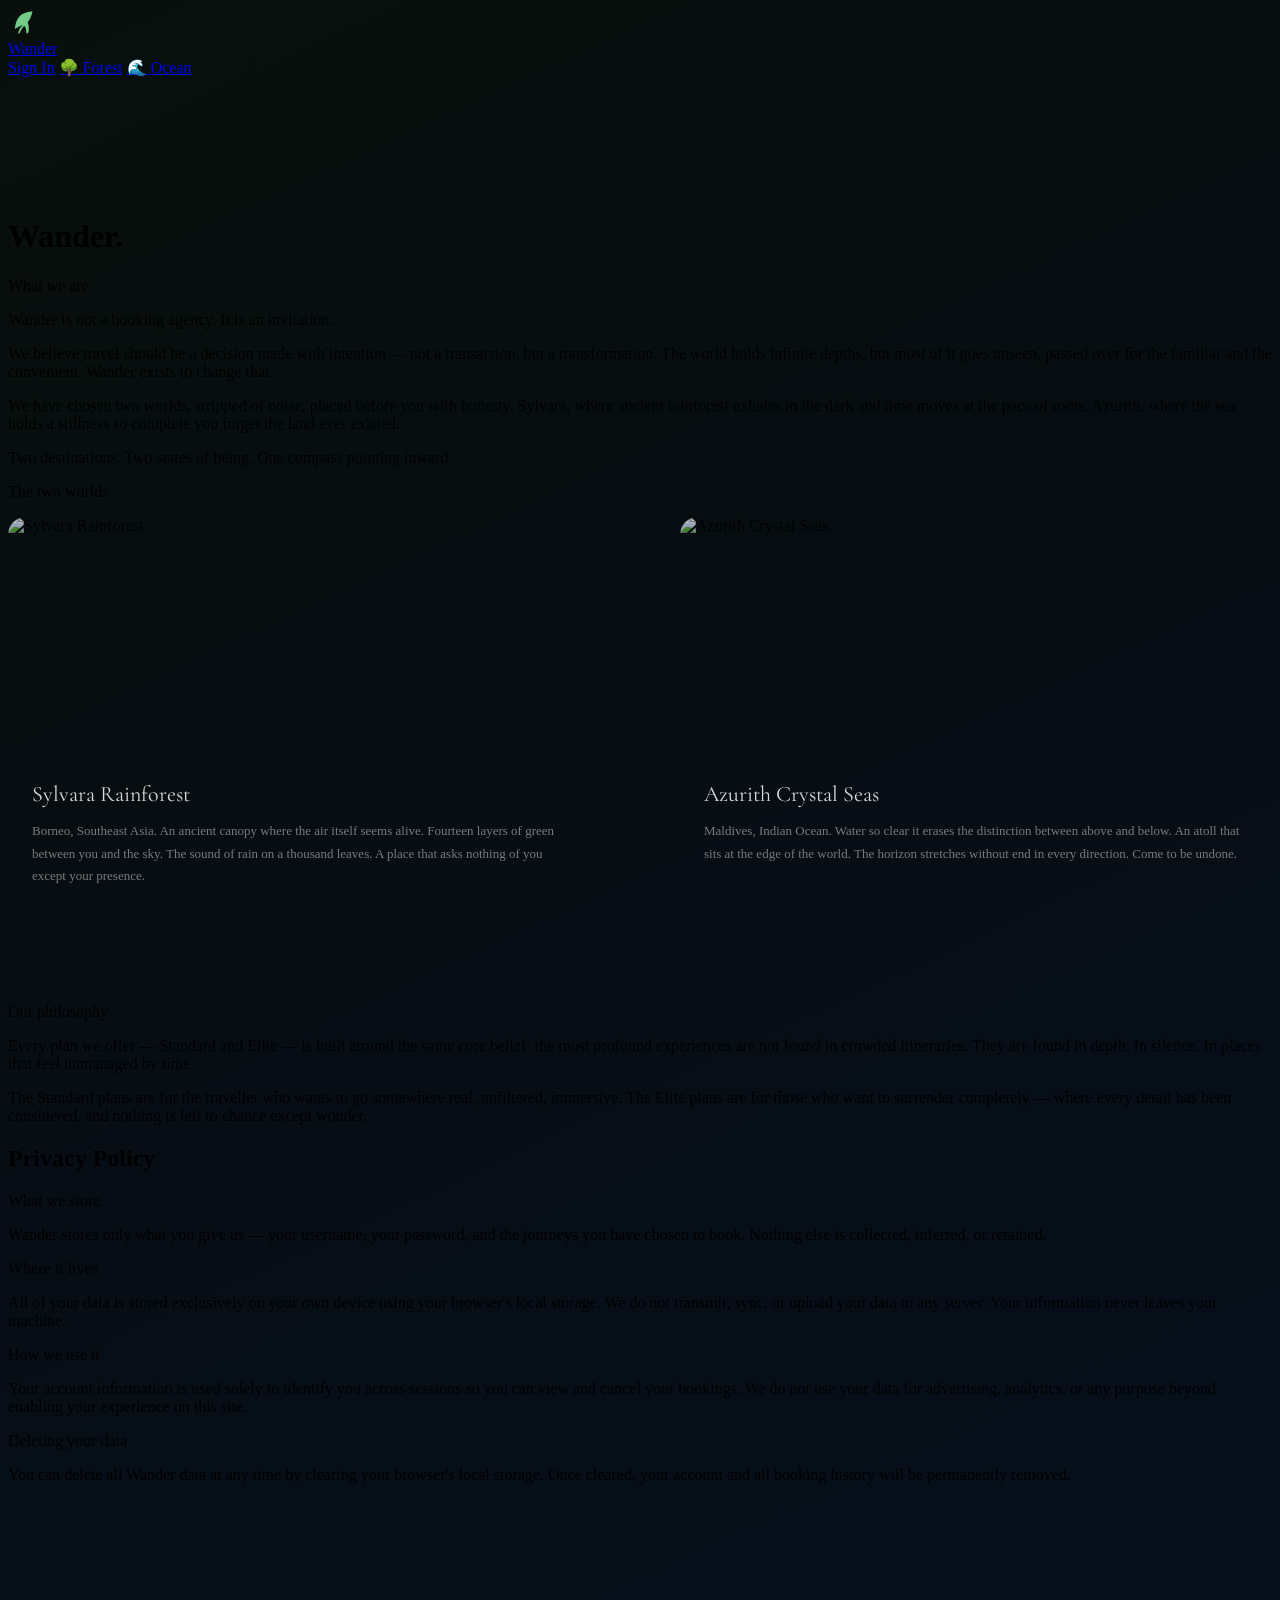
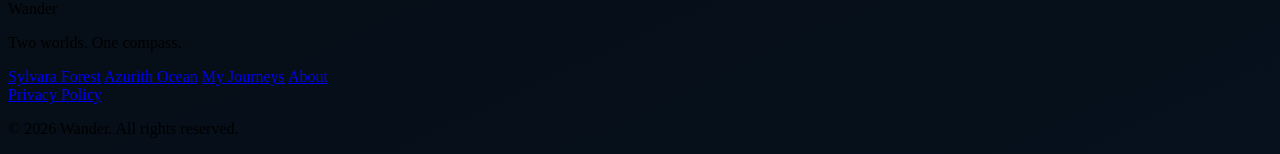
==== about.html @ bcd724b8 "each one has its own work. and label via its component" ====
<!DOCTYPE html>
<html lang="en">
<head>
  <meta charset="UTF-8">
  <meta name="viewport" content="width=device-width, initial-scale=1.0">
  <title>Wander — About</title>
  <link rel="preconnect" href="https://fonts.googleapis.com">
  <link rel="preconnect" href="https://fonts.gstatic.com" crossorigin>
  <link href="https://fonts.googleapis.com/css2?family=Cormorant+Garamond:ital,wght@0,300;0,400;0,600;1,300;1,400&family=Jost:wght@200;300;400;500&display=swap" rel="stylesheet">
  <link href="https://cdn.jsdelivr.net/npm/daisyui@4/dist/full.min.css" rel="stylesheet"/>
  <script>tailwind.config = { theme: { extend: {} } }</script>
  <script src="https://cdn.tailwindcss.com"></script>
  <link rel="stylesheet" href="css/style.css">

  <style>
    body {
      background: linear-gradient(155deg, #080f0b 0%, #060d14 50%, #06111d 100%);
      min-height: 100vh;
    }

    .about-split {
      display: grid;
      grid-template-columns: 1fr 1fr;
      gap: 80px;
      align-items: start;
      margin-bottom: 80px;
    }

    .world-card {
      border-radius: 18px;
      overflow: hidden;
      position: relative;
    }

    .world-card-img {
      width: 100%;
      height: 220px;
      object-fit: cover;
      display: block;
      filter: brightness(0.75);
      transition: filter 0.5s ease, transform 0.5s ease;
    }

    .world-card:hover .world-card-img {
      filter: brightness(0.9);
      transform: scale(1.03);
    }

    .world-card-body {
      padding: 22px 24px;
    }

    .world-card-name {
      font-family: 'Cormorant Garamond', serif;
      font-size: 22px;
      font-weight: 400;
      color: rgba(255,255,255,0.85);
      margin-bottom: 8px;
    }

    .world-card-desc {
      font-size: 13px;
      font-weight: 300;
      line-height: 1.75;
      color: rgba(255,255,255,0.45);
    }

    @media (max-width: 640px) {
      .about-split { grid-template-columns: 1fr; gap: 24px; }
    }
  </style>
</head>
<body>

  <!-- Leaf Cursor -->
  <div id="leaf-cursor">
    <svg viewBox="0 0 24 24" xmlns="http://www.w3.org/2000/svg" width="28" height="28">
      <path d="M21 3C21 3 14 3 10 7C6 11 6 18 6 18C6 18 9.5 15.5 12.5 14.5C9.5 17.5 8.5 22 8.5 22L10.2 21.2C10.2 21.2 11.2 18 14 15.2C15.1 16.4 15.8 18.2 15.8 22L17.6 21.1C17.6 21.1 18.6 16.2 16.8 12.3C19.8 9.2 21 3 21 3Z" fill="#72cc87"/>
    </svg>
  </div>

  <!-- Navbar -->
  <nav class="nav-container scrolled">
    <a href="index.html" class="wander-logo">Wander</a>
    <div class="nav-links">
      <a href="bookings.html" class="glass-btn hover-link" id="bookings-link" style="display:none;">Journeys</a>
      <span class="user-label" id="user-label" style="display:none;"></span>
      <a class="glass-btn hover-link" id="auth-btn" href="auth.html">Sign In</a>
      <a href="index.html" class="glass-btn forest-switcher hover-link">&#x1F333; Forest</a>
      <a href="ocean.html" class="glass-btn ocean-switcher hover-link">&#x1F30A; Ocean</a>
    </div>
  </nav>

  <!-- About Content -->
  <div class="inner-page default-inner" style="padding-top:120px;padding-bottom:100px;">
    <div class="about-content">

      <!-- Hero Title -->
      <h1 class="about-hero-title scroll-reveal">Wander.</h1>

      <!-- Brand Story -->
      <p class="about-label scroll-reveal">What we are</p>
      <p class="about-text scroll-reveal delay-1">
        Wander is not a booking agency. It is an invitation.
      </p>
      <p class="about-text scroll-reveal delay-2">
        We believe travel should be a decision made with intention — not a transaction, but a transformation. The world holds infinite depths, but most of it goes unseen, passed over for the familiar and the convenient. Wander exists to change that.
      </p>
      <p class="about-text scroll-reveal delay-3">
        We have chosen two worlds, stripped of noise, placed before you with honesty. Sylvara, where ancient rainforest exhales in the dark and time moves at the pace of roots. Azurith, where the sea holds a stillness so complete you forget the land ever existed.
      </p>
      <p class="about-text scroll-reveal">
        Two destinations. Two states of being. One compass pointing inward.
      </p>

      <!-- The Two Worlds -->
      <div class="about-divider scroll-reveal"></div>
      <p class="about-label scroll-reveal">The two worlds</p>
      <div class="about-split">
        <div class="world-card glass scroll-reveal delay-1">
          <div style="overflow:hidden;">
            <img
              class="world-card-img"
              src="https://images.unsplash.com/photo-1448375240586-882707db888b?fit=crop&w=600&q=80"
              alt="Sylvara Rainforest"
              loading="lazy"
            >
          </div>
          <div class="world-card-body">
            <p class="world-card-name">Sylvara Rainforest</p>
            <p class="world-card-desc">
              Borneo, Southeast Asia. An ancient canopy where the air itself seems alive. Fourteen layers of green between you and the sky. The sound of rain on a thousand leaves. A place that asks nothing of you except your presence.
            </p>
          </div>
        </div>
        <div class="world-card glass scroll-reveal delay-2">
          <div style="overflow:hidden;">
            <img
              class="world-card-img"
              src="https://images.unsplash.com/photo-1505118380757-91f5f5632de0?fit=crop&w=600&q=80"
              alt="Azurith Crystal Seas"
              loading="lazy"
            >
          </div>
          <div class="world-card-body">
            <p class="world-card-name">Azurith Crystal Seas</p>
            <p class="world-card-desc">
              Maldives, Indian Ocean. Water so clear it erases the distinction between above and below. An atoll that sits at the edge of the world. The horizon stretches without end in every direction. Come to be undone.
            </p>
          </div>
        </div>
      </div>

      <!-- Philosophy -->
      <p class="about-label scroll-reveal">Our philosophy</p>
      <p class="about-text scroll-reveal delay-1">
        Every plan we offer — Standard and Elite — is built around the same core belief: the most profound experiences are not found in crowded itineraries. They are found in depth. In silence. In places that feel unmanaged by time.
      </p>
      <p class="about-text scroll-reveal delay-2">
        The Standard plans are for the traveller who wants to go somewhere real, unfiltered, immersive. The Elite plans are for those who want to surrender completely — where every detail has been considered, and nothing is left to chance except wonder.
      </p>

      <!-- Privacy Policy -->
      <div class="about-divider scroll-reveal" id="privacy"></div>
      <h2 class="privacy-title scroll-reveal">Privacy Policy</h2>

      <div class="privacy-item scroll-reveal delay-1">
        <p class="privacy-item-title">What we store</p>
        <p class="privacy-item-text">
          Wander stores only what you give us — your username, your password, and the journeys you have chosen to book. Nothing else is collected, inferred, or retained.
        </p>
      </div>

      <div class="privacy-item scroll-reveal delay-2">
        <p class="privacy-item-title">Where it lives</p>
        <p class="privacy-item-text">
          All of your data is stored exclusively on your own device using your browser's local storage. We do not transmit, sync, or upload your data to any server. Your information never leaves your machine.
        </p>
      </div>

      <div class="privacy-item scroll-reveal delay-3">
        <p class="privacy-item-title">How we use it</p>
        <p class="privacy-item-text">
          Your account information is used solely to identify you across sessions so you can view and cancel your bookings. We do not use your data for advertising, analytics, or any purpose beyond enabling your experience on this site.
        </p>
      </div>

      <div class="privacy-item scroll-reveal">
        <p class="privacy-item-title">Deleting your data</p>
        <p class="privacy-item-text">
          You can delete all Wander data at any time by clearing your browser's local storage. Once cleared, your account and all booking history will be permanently removed.
        </p>
      </div>

    </div>
  </div>

  <!-- Footer -->
<footer class="site-footer">
  <div class="footer-container">
    <div class="footer-brand">
      <span class="footer-logo">Wander</span>
      <p class="footer-tagline">Two worlds. One compass.</p>
    </div>
    <nav class="footer-nav">
      <a href="index.html" class="footer-link">Sylvara Forest</a>
      <a href="ocean.html" class="footer-link">Azurith Ocean</a>
      <a href="bookings.html" class="footer-link">My Journeys</a>
      <a href="about.html" class="footer-link">About</a>
    </nav>
    <div class="footer-legal">
      <a href="about.html#privacy" class="footer-link">Privacy Policy</a>
      <p class="footer-copyright">© 2026 Wander. All rights reserved.</p>
    </div>
  </div>
  <div class="footer-accent-line"></div>
</footer>

  <script src="js/auth.js"></script>
  <script src="js/main.js"></script>
</body>
</html>
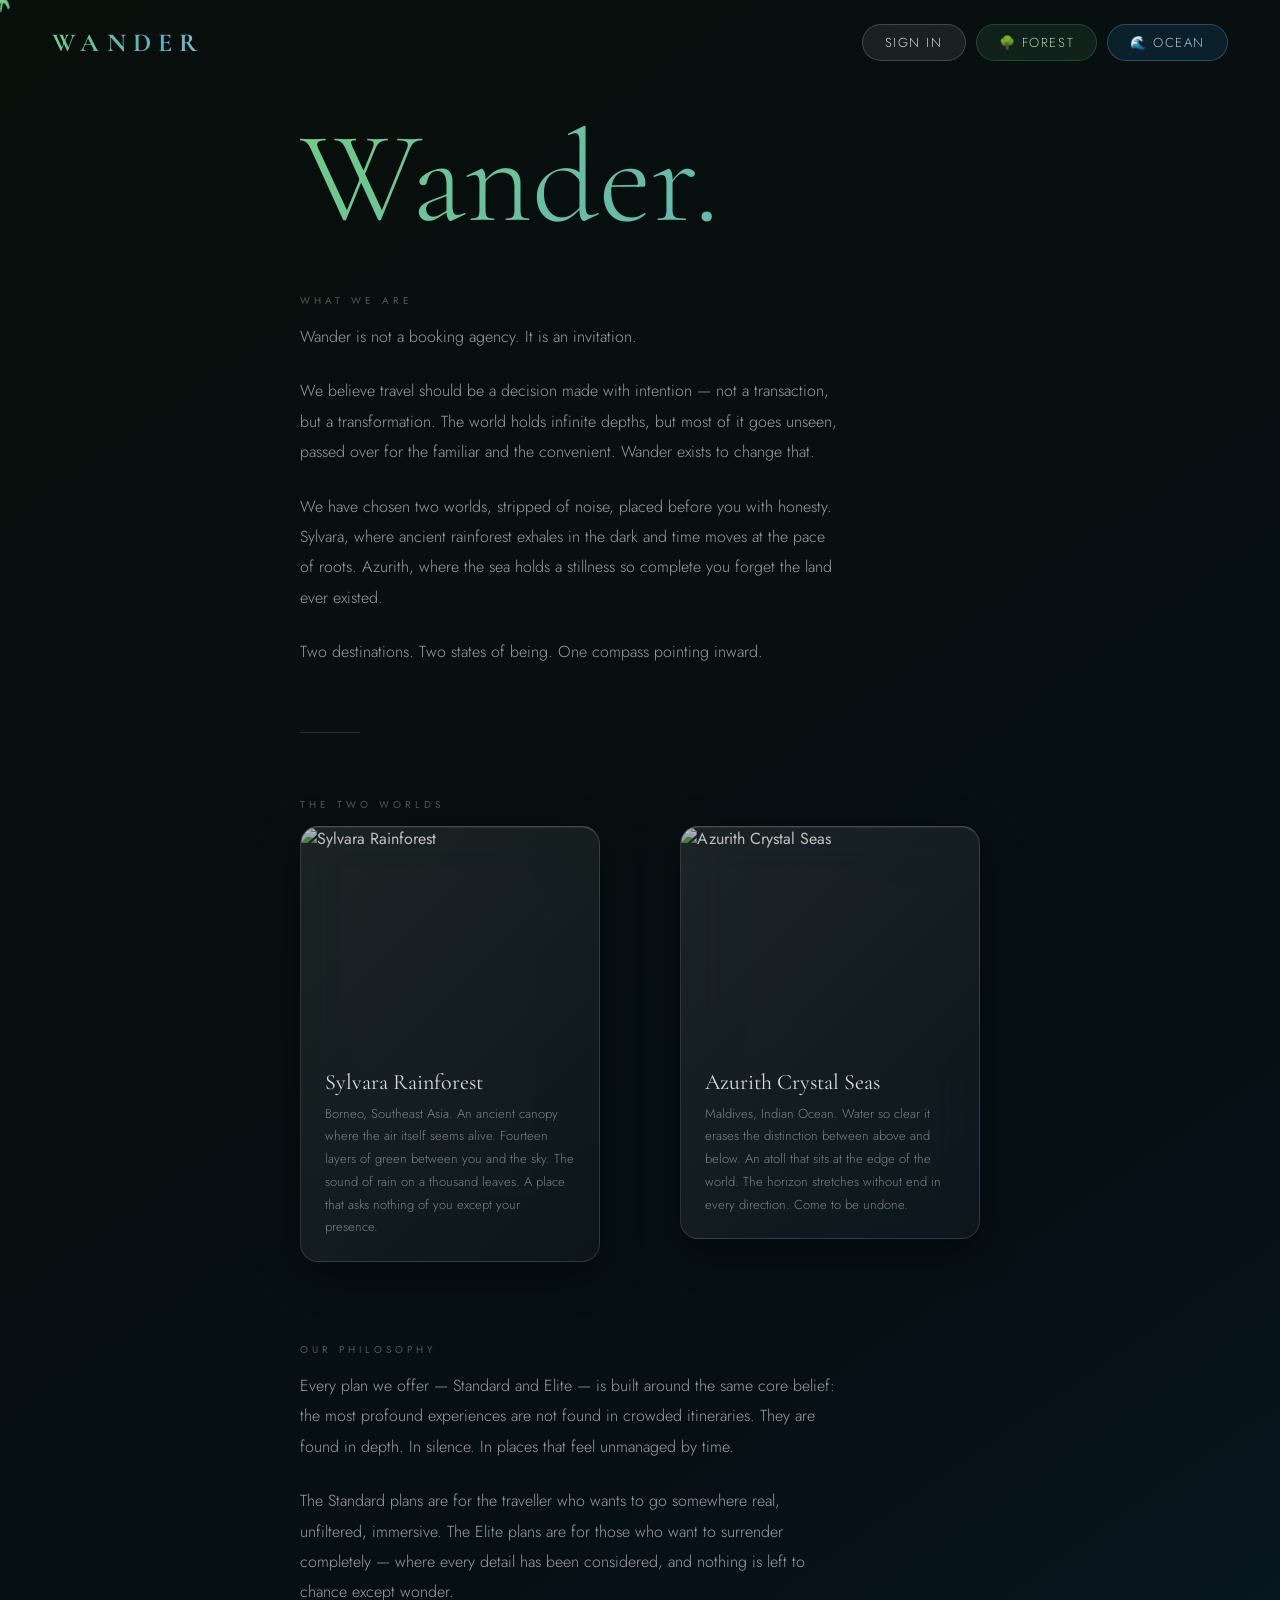
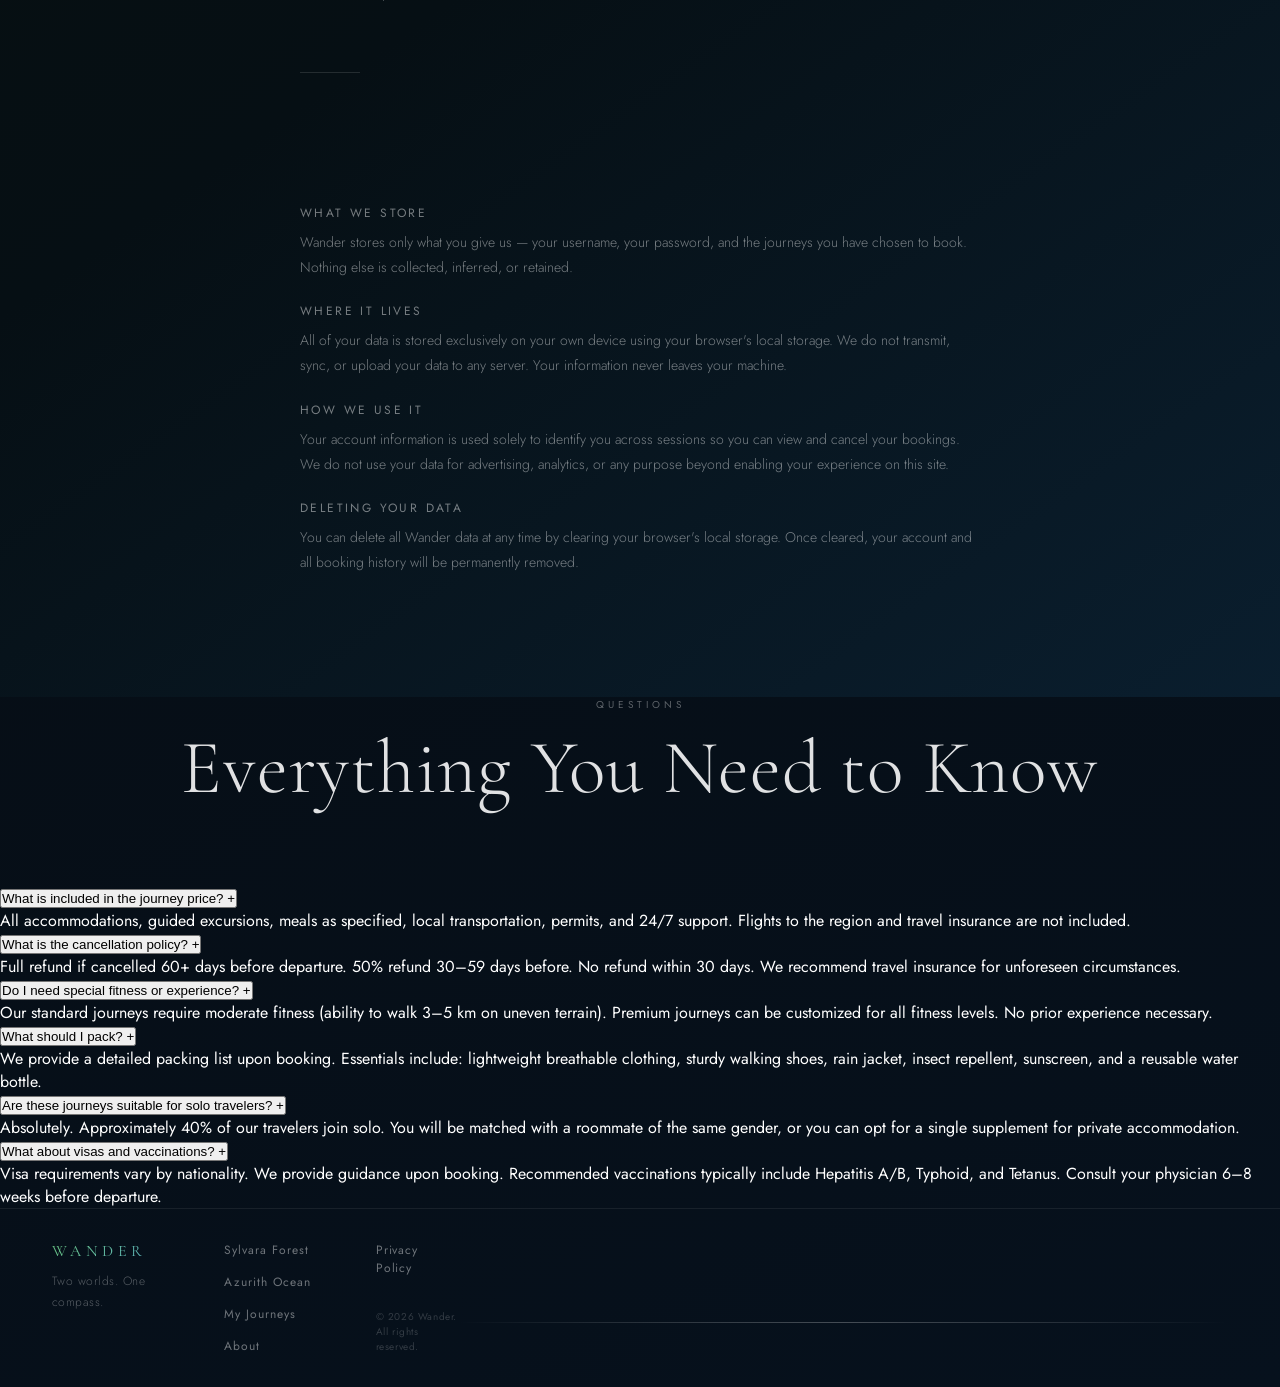
==== commit 8165576e: "fixed some bug" ====
--- a/about.html
+++ b/about.html
@@ -195,6 +195,76 @@
     </div>
   </div>
 
+  <!-- FAQ ACCORDION -->
+<section id="faq" class="faq-section">
+  <div class="faq-container">
+    <p class="section-eyebrow">Questions</p>
+    <h2 class="section-title">Everything You Need to Know</h2>
+    
+    <div class="faq-list">
+      <div class="faq-item">
+        <button class="faq-question" aria-expanded="false">
+          <span>What is included in the journey price?</span>
+          <span class="faq-icon" aria-hidden="true">+</span>
+        </button>
+        <div class="faq-answer">
+          <p>All accommodations, guided excursions, meals as specified, local transportation, permits, and 24/7 support. Flights to the region and travel insurance are not included.</p>
+        </div>
+      </div>
+      
+      <div class="faq-item">
+        <button class="faq-question" aria-expanded="false">
+          <span>What is the cancellation policy?</span>
+          <span class="faq-icon" aria-hidden="true">+</span>
+        </button>
+        <div class="faq-answer">
+          <p>Full refund if cancelled 60+ days before departure. 50% refund 30–59 days before. No refund within 30 days. We recommend travel insurance for unforeseen circumstances.</p>
+        </div>
+      </div>
+      
+      <div class="faq-item">
+        <button class="faq-question" aria-expanded="false">
+          <span>Do I need special fitness or experience?</span>
+          <span class="faq-icon" aria-hidden="true">+</span>
+        </button>
+        <div class="faq-answer">
+          <p>Our standard journeys require moderate fitness (ability to walk 3–5 km on uneven terrain). Premium journeys can be customized for all fitness levels. No prior experience necessary.</p>
+        </div>
+      </div>
+      
+      <div class="faq-item">
+        <button class="faq-question" aria-expanded="false">
+          <span>What should I pack?</span>
+          <span class="faq-icon" aria-hidden="true">+</span>
+        </button>
+        <div class="faq-answer">
+          <p>We provide a detailed packing list upon booking. Essentials include: lightweight breathable clothing, sturdy walking shoes, rain jacket, insect repellent, sunscreen, and a reusable water bottle.</p>
+        </div>
+      </div>
+      
+      <div class="faq-item">
+        <button class="faq-question" aria-expanded="false">
+          <span>Are these journeys suitable for solo travelers?</span>
+          <span class="faq-icon" aria-hidden="true">+</span>
+        </button>
+        <div class="faq-answer">
+          <p>Absolutely. Approximately 40% of our travelers join solo. You will be matched with a roommate of the same gender, or you can opt for a single supplement for private accommodation.</p>
+        </div>
+      </div>
+      
+      <div class="faq-item">
+        <button class="faq-question" aria-expanded="false">
+          <span>What about visas and vaccinations?</span>
+          <span class="faq-icon" aria-hidden="true">+</span>
+        </button>
+        <div class="faq-answer">
+          <p>Visa requirements vary by nationality. We provide guidance upon booking. Recommended vaccinations typically include Hepatitis A/B, Typhoid, and Tetanus. Consult your physician 6–8 weeks before departure.</p>
+        </div>
+      </div>
+    </div>
+  </div>
+</section>
+
   <!-- Footer -->
 <footer class="site-footer">
   <div class="footer-container">
--- a/css/style.css
+++ b/css/style.css
@@ -0,0 +1,1148 @@
+@import url('https://fonts.googleapis.com/css2?family=Cormorant+Garamond:ital,wght@0,300;0,400;0,600;1,300;1,400&family=Jost:wght@200;300;400;500&display=swap');
+
+/* ===== RESET ===== */
+*, *::before, *::after { margin: 0; padding: 0; box-sizing: border-box; }
+html { scroll-behavior: smooth; }
+body { font-family: 'Jost', sans-serif; overflow-x: hidden; color: #fff; }
+
+/* ===== SURFACE TEXTURE ===== */
+body::before {
+  content: '';
+  position: fixed;
+  inset: 0;
+  background-image: url("image/svg+xml,%3Csvg viewBox='0 0 256 256' xmlns='http://www.w3.org/2000/svg'%3E%3Cfilter id='noise'%3E%3CfeTurbulence type='fractalNoise' baseFrequency='0.85' numOctaves='4' stitchTiles='stitch'/%3E%3C/filter%3E%3Crect width='100%25' height='100%25' filter='url(%23noise)' opacity='0.025'/%3E%3C/svg%3E");
+  pointer-events: none;
+  z-index: 1;
+  opacity: 0.7;
+}
+
+/* ===== CUSTOM CURSOR ===== */
+* { cursor: none !important; }
+#leaf-cursor {
+  position: fixed;
+  width: 28px;
+  height: 28px;
+  top: 0; left: 0;
+  pointer-events: none;
+  z-index: 99999;
+  transform: translate(-50%, -50%) rotate(-20deg);
+  transition: transform 0.12s ease;
+  will-change: left, top;
+}
+#leaf-cursor.clicking {
+  transform: translate(-50%, -50%) rotate(-20deg) scale(0.75);
+}
+
+/* ===== CSS VARIABLES ===== */
+:root {
+  --forest-darkest: #080f0b;
+  --forest-dark:    #0d1f15;
+  --forest-mid:     #1a3a27;
+  --forest-main:    #2e5c40;
+  --forest-light:   #4d8a60;
+  --forest-cream:   #c5dfc8;
+  --forest-mist:    rgba(197,223,200,0.12);
+  --ocean-darkest:  #060d14;
+  --ocean-dark:     #0a1e2e;
+  --ocean-mid:      #0e3550;
+  --ocean-main:     #1a6a9a;
+  --ocean-light:    #7ab8d4;
+  --ocean-sky:      #b8d8ea;
+  --ocean-sand:     #dfc89a;
+  --ocean-mist:     rgba(122,184,212,0.12);
+  --glass-bg:       rgba(255,255,255,0.07);
+  --glass-border:   rgba(255,255,255,0.16);
+  --glass-shadow:   0 8px 32px rgba(0,0,0,0.25);
+}
+
+/* ===== GLASS MORPHISM (UPGRADED) ===== */
+.glass {
+  background: linear-gradient(135deg, rgba(255,255,255,0.09), rgba(255,255,255,0.03));
+  border: 1px solid rgba(255,255,255,0.12);
+  border-top: 1px solid rgba(255,255,255,0.22);
+  border-radius: 22px;
+  box-shadow: 
+    0 12px 40px rgba(0,0,0,0.35),
+    inset 0 1px 0 rgba(255,255,255,0.08);
+  backdrop-filter: blur(24px) saturate(1.15);
+  -webkit-backdrop-filter: blur(24px) saturate(1.15);
+}
+
+/* ===== GLASS BUTTONS ===== */
+.glass-btn {
+  display: inline-block;
+  background: rgba(255,255,255,0.08);
+  backdrop-filter: blur(14px);
+  -webkit-backdrop-filter: blur(14px);
+  border: 1px solid rgba(255,255,255,0.18);
+  border-radius: 100px;
+  padding: 8px 22px;
+  font-family: 'Jost', sans-serif;
+  font-size: 13px;
+  font-weight: 300;
+  letter-spacing: 0.12em;
+  text-transform: uppercase;
+  text-decoration: none;
+  color: rgba(255,255,255,0.82);
+  transition: all 0.35s cubic-bezier(0.34, 1.56, 0.64, 1);
+  white-space: nowrap;
+}
+.glass-btn:hover {
+  background: rgba(255,255,255,0.16);
+  border-color: rgba(255,255,255,0.38);
+  color: #fff;
+  box-shadow: 0 0 24px rgba(255,255,255,0.08);
+  transform: translateY(-1px);
+}
+.glass-btn:active { transform: scale(0.97); transition-duration: 0.1s; }
+.ocean-switcher {
+  background: rgba(26,106,154,0.2);
+  border-color: rgba(122,184,212,0.3);
+  color: rgba(184,216,234,0.9);
+}
+.ocean-switcher:hover {
+  background: rgba(26,106,154,0.35);
+  border-color: rgba(122,184,212,0.55);
+  color: #b8d8ea;
+}
+.forest-switcher {
+  background: rgba(46,92,64,0.25);
+  border-color: rgba(77,138,96,0.35);
+  color: rgba(197,223,200,0.9);
+}
+.forest-switcher:hover {
+  background: rgba(46,92,64,0.42);
+  border-color: rgba(197,223,200,0.5);
+  color: #c5dfc8;
+}
+
+/* ===== NAVBAR ===== */
+.nav-container {
+  position: fixed;
+  top: 0;
+  width: 100%;
+  z-index: 200;
+  padding: 24px 52px;
+  display: flex;
+  justify-content: space-between;
+  align-items: center;
+  transition: padding 0.4s ease, background 0.4s ease;
+}
+.nav-container.scrolled {
+  padding: 14px 52px;
+  background: rgba(0,0,0,0.35);
+  backdrop-filter: blur(24px);
+  -webkit-backdrop-filter: blur(24px);
+  border-bottom: 1px solid rgba(255,255,255,0.07);
+}
+.nav-links { display: flex; gap: 10px; align-items: center; }
+
+/* ===== WANDER LOGO: LIQUID GRADIENT FLOW ===== */
+/* ===== WANDER LOGO: BOLD + LIQUID GRADIENT ===== */
+.wander-logo {
+  font-family: 'Cormorant Garamond', serif;
+  font-weight: 800;
+  font-size: 26px;
+  letter-spacing: 0.28em;
+  text-transform: uppercase;
+  text-decoration: none;
+  background: linear-gradient(115deg, #72cc87 0%, #5aaec8 40%, #d4f0ff 70%, #8ecfe8 100%);
+  background-size: 200% 200%;
+  background-position: 0% 50%;
+  -webkit-background-clip: text;
+  background-clip: text;
+  -webkit-text-fill-color: transparent;
+  color: transparent;
+  animation: logo-gradient-flow 9s ease-in-out infinite;
+  will-change: background-position;
+}
+
+@keyframes logo-gradient-flow {
+  0%, 100% { background-position: 0% 50%; }
+  50% { background-position: 100% 50%; }
+}
+
+@media (prefers-reduced-motion: reduce) {
+  .wander-logo { animation: none; }
+}
+/* ===== USER LABEL ===== */
+.user-label {
+  font-size: 12px;
+  letter-spacing: 0.1em;
+  color: rgba(255,255,255,0.4);
+  font-weight: 300;
+  padding: 8px 12px;
+}
+
+/* ===== HERO ===== */
+.hero-section {
+  position: relative;
+  height: 100vh;
+  min-height: 600px;
+  display: flex;
+  flex-direction: column;
+  align-items: center;
+  justify-content: center;
+  overflow: hidden;
+}
+.hero-bg {
+  position: absolute;
+  inset: -6%;
+  background-size: cover;
+  background-position: center;
+  will-change: transform;
+  z-index: 0;
+  transition: transform 0.08s linear;
+}
+.hero-overlay { position: absolute; inset: 0; z-index: 1; }
+.hero-content {
+  position: relative;
+  z-index: 2;
+  text-align: center;
+  display: flex;
+  flex-direction: column;
+  align-items: center;
+  gap: 18px;
+  padding: 0 24px;
+}
+/* Forest hero */
+.forest-page .hero-bg {
+  background-image: url('https://images.unsplash.com/photo-1448375240586-882707db888b?fit=crop&w=1920&q=80');
+}
+.forest-page .hero-overlay {
+  background: linear-gradient(to bottom, rgba(8,15,11,0.45) 0%, rgba(8,15,11,0.15) 40%, rgba(8,15,11,0.72) 100%);
+}
+.forest-page { background-color: var(--forest-darkest); }
+/* Ocean hero */
+.ocean-page .hero-bg {
+  background-image: url('https://images.unsplash.com/photo-1505118380757-91f5f5632de0?fit=crop&w=1920&q=80');
+}
+.ocean-page .hero-overlay {
+  background: linear-gradient(to bottom, rgba(6,13,20,0.35) 0%, rgba(6,13,20,0.1) 40%, rgba(6,13,20,0.7) 100%);
+}
+.ocean-page { background-color: var(--ocean-darkest); }
+
+/* ===== HERO TYPOGRAPHY ===== */
+.dest-pill {
+  font-size: 10px;
+  font-weight: 400;
+  letter-spacing: 0.4em;
+  text-transform: uppercase;
+  color: rgba(255,255,255,0.55);
+  padding: 6px 18px;
+  border: 1px solid rgba(255,255,255,0.18);
+  border-radius: 100px;
+  backdrop-filter: blur(8px);
+}
+.wander-hero-title {
+  font-family: 'Cormorant Garamond', serif;
+  font-weight: 300;
+  font-size: clamp(88px, 15vw, 196px);
+  line-height: 0.88;
+  letter-spacing: -0.01em;
+  background: linear-gradient(150deg, #72cc87 0%, #5aaec8 55%, #7ab8d4 100%);
+  -webkit-background-clip: text;
+  -webkit-text-fill-color: transparent;
+  background-clip: text;
+}
+.hero-tagline {
+  font-size: 15px;
+  font-weight: 300;
+  font-style: italic;
+  font-family: 'Cormorant Garamond', serif;
+  color: rgba(255,255,255,0.6);
+  letter-spacing: 0.06em;
+}
+.hero-location {
+  font-size: 11px;
+  font-weight: 400;
+  letter-spacing: 0.3em;
+  text-transform: uppercase;
+  color: rgba(255,255,255,0.35);
+}
+
+/* ===== SCROLL INDICATOR ===== */
+.scroll-cue {
+  position: absolute;
+  bottom: 36px;
+  left: 50%;
+  transform: translateX(-50%);
+  z-index: 2;
+  display: flex;
+  flex-direction: column;
+  align-items: center;
+  gap: 10px;
+}
+.scroll-line {
+  width: 1px;
+  height: 48px;
+  background: linear-gradient(to bottom, rgba(255,255,255,0.5), transparent);
+  animation: lineBreath 2.2s ease-in-out infinite;
+}
+.scroll-text {
+  font-size: 9px;
+  letter-spacing: 0.35em;
+  text-transform: uppercase;
+  color: rgba(255,255,255,0.3);
+}
+@keyframes lineBreath {
+  0%, 100% { opacity: 0.35; transform: scaleY(1); }
+  50% { opacity: 0.75; transform: scaleY(1.15); }
+}
+
+/* ===== PLANS SECTION ===== */
+.plans-section {
+  padding: 110px 52px 100px;
+  position: relative;
+  z-index: 2;
+}
+.forest-page .plans-section {
+  background: linear-gradient(185deg, var(--forest-darkest) 0%, var(--forest-dark) 35%, var(--forest-mid) 100%);
+}
+.ocean-page .plans-section {
+  background: linear-gradient(185deg, var(--ocean-darkest) 0%, var(--ocean-dark) 35%, var(--ocean-mid) 100%);
+}
+.section-eyebrow {
+  font-size: 10px;
+  letter-spacing: 0.4em;
+  text-transform: uppercase;
+  color: rgba(255,255,255,0.35);
+  text-align: center;
+  margin-bottom: 10px;
+}
+.section-title {
+  font-family: 'Cormorant Garamond', serif;
+  font-size: clamp(42px, 6vw, 76px);
+  font-weight: 300;
+  text-align: center;
+  color: rgba(255,255,255,0.88);
+  margin-bottom: 72px;
+  letter-spacing: 0.01em;
+  display: inline-block;
+  width: 100%;
+}
+
+/* ===== PLAN CARDS ===== */
+.plans-grid {
+  display: grid;
+  grid-template-columns: repeat(auto-fit, minmax(320px, 1fr));
+  gap: 24px;
+  max-width: 860px;
+  margin: 0 auto;
+}
+.plan-card {
+  border-radius: 18px;
+  overflow: hidden;
+  transition: transform 0.45s cubic-bezier(0.4,0,0.2,1), box-shadow 0.45s ease;
+}
+.plan-card:hover {
+  transform: translateY(-10px);
+  box-shadow: 0 32px 72px rgba(0,0,0,0.45);
+}
+.plan-img-wrap {
+  height: 230px;
+  overflow: hidden;
+  position: relative;
+}
+.plan-img {
+  width: 100%;
+  height: 100%;
+  object-fit: cover;
+  transition: transform 0.7s cubic-bezier(0.4,0,0.2,1);
+  display: block;
+}
+.plan-card:hover .plan-img { transform: scale(1.08); }
+.plan-badge {
+  position: absolute;
+  top: 14px;
+  right: 14px;
+  font-size: 9px;
+  letter-spacing: 0.25em;
+  text-transform: uppercase;
+  padding: 5px 12px;
+  border-radius: 100px;
+  font-weight: 400;
+}
+.badge-standard {
+  background: rgba(255,255,255,0.12);
+  backdrop-filter: blur(10px);
+  color: rgba(255,255,255,0.75);
+  border: 1px solid rgba(255,255,255,0.18);
+}
+.badge-premium {
+  background: rgba(255,210,60,0.15);
+  backdrop-filter: blur(10px);
+  color: #f5c842;
+  border: 1px solid rgba(255,210,60,0.28);
+}
+.plan-body { padding: 26px 28px 28px; }
+.plan-name {
+  font-family: 'Cormorant Garamond', serif;
+  font-size: 27px;
+  font-weight: 400;
+  color: rgba(255,255,255,0.94);
+  margin-bottom: 6px;
+}
+.plan-price {
+  font-size: 30px;
+  font-weight: 200;
+  letter-spacing: -0.01em;
+  margin-bottom: 4px;
+}
+.forest-page .plan-price { color: var(--forest-cream); }
+.ocean-page  .plan-price  { color: var(--ocean-sand); }
+.plan-duration {
+  font-size: 11px;
+  letter-spacing: 0.2em;
+  text-transform: uppercase;
+  color: rgba(255,255,255,0.35);
+  margin-bottom: 22px;
+}
+.plan-features {
+  list-style: none;
+  margin-bottom: 26px;
+  display: flex;
+  flex-direction: column;
+  gap: 9px;
+}
+.plan-features li {
+  font-size: 13.5px;
+  font-weight: 300;
+  color: rgba(255,255,255,0.58);
+  display: flex;
+  align-items: center;
+  gap: 10px;
+}
+.plan-features li::before {
+  content: '';
+  width: 3px;
+  height: 3px;
+  border-radius: 50%;
+  flex-shrink: 0;
+  opacity: 0.7;
+}
+.forest-page .plan-features li::before { background: var(--forest-light); }
+.ocean-page  .plan-features li::before { background: var(--ocean-light); }
+
+/* ===== DESTINATION INTRODUCTION ===== */
+.intro-section {
+  padding: 120px 52px 100px;
+  display: flex;
+  justify-content: center;
+}
+.forest-page .intro-section {
+  background: linear-gradient(185deg, var(--forest-dark) 0%, var(--forest-mid) 50%, var(--forest-darkest) 100%);
+}
+.ocean-page .intro-section {
+  background: linear-gradient(185deg, var(--ocean-dark) 0%, var(--ocean-mid) 50%, var(--ocean-darkest) 100%);
+}
+
+.intro-container {
+  max-width: 720px;
+  text-align: center;
+}
+
+.intro-eyebrow {
+  font-size: 10px;
+  letter-spacing: 0.4em;
+  text-transform: uppercase;
+  color: rgba(255,255,255,0.35);
+  margin-bottom: 16px;
+}
+
+.intro-title {
+  font-family: 'Cormorant Garamond', serif;
+  font-size: clamp(38px, 6vw, 64px);
+  font-weight: 300;
+  color: rgba(255,255,255,0.92);
+  margin-bottom: 48px;
+  line-height: 1.1;
+}
+
+.intro-content {
+  display: flex;
+  flex-direction: column;
+  gap: 24px;
+}
+
+.intro-content p {
+  font-size: 16px;
+  font-weight: 300;
+  line-height: 1.9;
+  color: rgba(255,255,255,0.65);
+  letter-spacing: 0.02em;
+}
+
+/* Mobile Responsiveness */
+@media (max-width: 768px) {
+  .intro-section { padding: 80px 24px 60px; }
+  .intro-content p { font-size: 15px; line-height: 1.8; }
+  .intro-title { margin-bottom: 36px; }
+}
+
+@media (max-width: 480px) {
+  .intro-content p { font-size: 14px; }
+}
+
+/* Book Button */
+.book-btn {
+  width: 100%;
+  padding: 13px;
+  border-radius: 10px;
+  font-family: 'Jost', sans-serif;
+  font-size: 12px;
+  font-weight: 400;
+  letter-spacing: 0.18em;
+  text-transform: uppercase;
+  border: none;
+  transition: all 0.35s cubic-bezier(0.34, 1.56, 0.64, 1);
+}
+.forest-page .book-btn {
+  background: rgba(46,92,64,0.3);
+  backdrop-filter: blur(12px);
+  border: 1px solid rgba(77,138,96,0.45);
+  color: var(--forest-cream);
+}
+.forest-page .book-btn:hover {
+  background: rgba(46,92,64,0.55);
+  border-color: rgba(197,223,200,0.55);
+  box-shadow: 0 0 32px rgba(46,92,64,0.35);
+  transform: translateY(-2px);
+}
+.forest-page .book-btn:active { transform: scale(0.98); transition-duration: 0.1s; }
+.ocean-page .book-btn {
+  background: rgba(26,106,154,0.28);
+  backdrop-filter: blur(12px);
+  border: 1px solid rgba(26,106,154,0.5);
+  color: var(--ocean-sky);
+}
+.ocean-page .book-btn:hover {
+  background: rgba(26,106,154,0.48);
+  border-color: rgba(122,184,212,0.55);
+  box-shadow: 0 0 32px rgba(26,106,154,0.3);
+  transform: translateY(-2px);
+}
+.ocean-page .book-btn:active { transform: scale(0.98); transition-duration: 0.1s; }
+
+/* ===== SCROLL REVEAL (UPGRADED) ===== */
+.scroll-reveal {
+  opacity: 0;
+  transform: translateY(24px) scale(0.98);
+  filter: blur(4px);
+  transition: opacity 0.9s cubic-bezier(0.4,0,0.2,1),
+              transform 0.9s cubic-bezier(0.4,0,0.2,1),
+              filter 0.7s cubic-bezier(0.4,0,0.2,1);
+}
+.scroll-reveal.delay-1 { transition-delay: 0.12s; }
+.scroll-reveal.delay-2 { transition-delay: 0.24s; }
+.scroll-reveal.delay-3 { transition-delay: 0.36s; }
+.scroll-reveal.delay-4 { transition-delay: 0.5s; }
+.scroll-reveal.revealed {
+  opacity: 1;
+  transform: translateY(0) scale(1);
+  filter: blur(0);
+}
+
+/* ===== SCROLL SHIFT ===== */
+.section-title-shift {
+  display: block;
+  transition: transform 0.12s linear;
+}
+
+/* ===== TOAST ===== */
+.wander-toast {
+  position: fixed;
+  bottom: 44px;
+  left: 50%;
+  transform: translateX(-50%) translateY(16px);
+  background: rgba(20,30,22,0.9);
+  backdrop-filter: blur(20px);
+  -webkit-backdrop-filter: blur(20px);
+  border: 1px solid rgba(255,255,255,0.14);
+  color: rgba(255,255,255,0.88);
+  padding: 13px 32px;
+  border-radius: 100px;
+  font-family: 'Jost', sans-serif;
+  font-size: 13px;
+  font-weight: 300;
+  letter-spacing: 0.06em;
+  z-index: 9999;
+  opacity: 0;
+  transition: all 0.4s cubic-bezier(0.4,0,0.2,1);
+  pointer-events: none;
+}
+.wander-toast.show {
+  opacity: 1;
+  transform: translateX(-50%) translateY(0);
+}
+
+/* ===== FOOTER ===== */
+/* ===== PREMIUM FOOTER ===== */
+.site-footer {
+  position: relative;
+  padding: 72px 52px 32px;
+  border-top: 1px solid rgba(255,255,255,0.08);
+  transition: background 0.5s ease;
+}
+.forest-page .site-footer {
+  background: linear-gradient(185deg, var(--forest-mid) 0%, var(--forest-darkest) 100%);
+  border-top-color: rgba(197,223,200,0.12);
+}
+.ocean-page .site-footer {
+  background: linear-gradient(185deg, var(--ocean-mid) 0%, var(--ocean-darkest) 100%);
+  border-top-color: rgba(122,184,212,0.12);
+}
+
+.footer-container {
+  display: grid;
+  grid-template-columns: 1.2fr 1fr 0.8fr;
+  gap: 48px;
+  max-width: 1100px;
+  margin: 0 auto;
+}
+
+.footer-logo {
+  font-family: 'Cormorant Garamond', serif;
+  font-size: 16px;
+  letter-spacing: 0.28em;
+  text-transform: uppercase;
+  background: linear-gradient(135deg, #68c281, #5aaec8);
+  -webkit-background-clip: text;
+  -webkit-text-fill-color: transparent;
+  background-clip: text;
+  display: block;
+  margin-bottom: 10px;
+}
+
+.footer-tagline {
+  font-size: 12px;
+  font-weight: 300;
+  color: rgba(255,255,255,0.32);
+  letter-spacing: 0.04em;
+  line-height: 1.7;
+}
+
+.footer-nav, .footer-legal {
+  display: flex;
+  flex-direction: column;
+  gap: 14px;
+}
+
+.footer-link {
+  font-size: 12px;
+  letter-spacing: 0.08em;
+  color: rgba(255,255,255,0.42);
+  text-decoration: none;
+  transition: color 0.3s ease, transform 0.25s ease;
+  display: inline-block;
+}
+.footer-link:hover {
+  color: rgba(255,255,255,0.88);
+  transform: translateX(4px);
+}
+
+.footer-copyright {
+  font-size: 10px;
+  color: rgba(255,255,255,0.18);
+  margin-top: 18px;
+  letter-spacing: 0.06em;
+}
+
+.footer-accent-line {
+  width: 100%;
+  height: 1px;
+  margin-top: 48px;
+  background: linear-gradient(90deg, 
+    transparent 0%, 
+    rgba(255,255,255,0.12) 20%, 
+    rgba(255,255,255,0.25) 50%, 
+    rgba(255,255,255,0.12) 80%, 
+    transparent 100%
+  );
+}
+
+
+/* ===== AUTH PAGE ===== */
+.auth-page {
+  min-height: 100vh;
+  background: linear-gradient(145deg, var(--forest-darkest) 0%, #06111d 55%, var(--ocean-darkest) 100%);
+  display: flex;
+  align-items: center;
+  justify-content: center;
+  padding: 100px 24px 48px;
+  position: relative;
+  z-index: 2;
+}
+.auth-card {
+  width: 100%;
+  max-width: 400px;
+  border-radius: 22px;
+  padding: 48px 42px;
+}
+.auth-logo {
+  font-family: 'Cormorant Garamond', serif;
+  font-size: 18px;
+  letter-spacing: 0.35em;
+  text-transform: uppercase;
+  background: linear-gradient(135deg, #68c281, #5aaec8);
+  -webkit-background-clip: text;
+  -webkit-text-fill-color: transparent;
+  background-clip: text;
+  display: block;
+  margin-bottom: 32px;
+}
+.auth-title {
+  font-family: 'Cormorant Garamond', serif;
+  font-size: 38px;
+  font-weight: 300;
+  color: rgba(255,255,255,0.92);
+  margin-bottom: 6px;
+}
+.auth-sub {
+  font-size: 13px;
+  font-weight: 300;
+  color: rgba(255,255,255,0.38);
+  margin-bottom: 36px;
+  letter-spacing: 0.04em;
+}
+.auth-label {
+  font-size: 10px;
+  letter-spacing: 0.3em;
+  text-transform: uppercase;
+  color: rgba(255,255,255,0.4);
+  display: block;
+  margin-bottom: 7px;
+}
+.auth-input {
+  width: 100%;
+  background: rgba(255,255,255,0.06);
+  border: 1px solid rgba(255,255,255,0.13);
+  border-radius: 10px;
+  padding: 13px 16px;
+  font-family: 'Jost', sans-serif;
+  font-size: 14px;
+  font-weight: 300;
+  color: rgba(255,255,255,0.88);
+  outline: none;
+  transition: border-color 0.3s, box-shadow 0.3s, transform 0.2s;
+  margin-bottom: 20px;
+}
+.auth-input::placeholder { color: rgba(255,255,255,0.25); }
+.auth-input:focus {
+  border-color: rgba(255,255,255,0.35);
+  box-shadow: 0 0 0 4px rgba(255,255,255,0.06);
+  transform: translateY(-1px);
+}
+.auth-submit {
+  width: 100%;
+  padding: 14px;
+  border-radius: 10px;
+  font-family: 'Jost', sans-serif;
+  font-size: 12px;
+  font-weight: 400;
+  letter-spacing: 0.2em;
+  text-transform: uppercase;
+  background: rgba(255,255,255,0.1);
+  backdrop-filter: blur(12px);
+  border: 1px solid rgba(255,255,255,0.2);
+  color: rgba(255,255,255,0.9);
+  transition: all 0.35s cubic-bezier(0.34, 1.56, 0.64, 1);
+  margin-top: 6px;
+}
+.auth-submit:hover {
+  background: rgba(255,255,255,0.18);
+  border-color: rgba(255,255,255,0.38);
+  box-shadow: 0 0 28px rgba(255,255,255,0.07);
+  color: #fff;
+  transform: translateY(-1px);
+}
+.auth-submit:active { transform: scale(0.98); transition-duration: 0.1s; }
+.auth-toggle {
+  text-align: center;
+  margin-top: 26px;
+  font-size: 13px;
+  font-weight: 300;
+  color: rgba(255,255,255,0.35);
+}
+.auth-toggle a {
+  color: rgba(255,255,255,0.7);
+  text-decoration: none;
+  border-bottom: 1px solid rgba(255,255,255,0.25);
+  transition: color 0.3s, border-color 0.3s;
+}
+.auth-toggle a:hover { color: #fff; border-color: rgba(255,255,255,0.65); }
+.auth-error {
+  font-size: 12px;
+  color: #ff8888;
+  margin-bottom: 14px;
+  letter-spacing: 0.04em;
+  min-height: 18px;
+}
+
+/* ===== BOOKINGS PAGE ===== */
+.inner-page {
+  min-height: 100vh;
+  padding: 120px 52px 80px;
+  position: relative;
+  z-index: 2;
+}
+.forest-page.inner-page, .forest-page .inner-page {
+  background: linear-gradient(170deg, var(--forest-darkest) 0%, var(--forest-dark) 50%, var(--forest-mid) 100%);
+}
+.default-inner {
+  background: linear-gradient(145deg, var(--forest-darkest) 0%, #060f14 60%, var(--ocean-dark) 100%);
+}
+.page-title {
+  font-family: 'Cormorant Garamond', serif;
+  font-size: clamp(42px, 7vw, 80px);
+  font-weight: 300;
+  color: rgba(255,255,255,0.9);
+  margin-bottom: 8px;
+}
+.page-sub {
+  font-size: 13px;
+  font-weight: 300;
+  color: rgba(255,255,255,0.35);
+  letter-spacing: 0.06em;
+  margin-bottom: 56px;
+}
+.booking-item {
+  border-radius: 14px;
+  padding: 22px 26px;
+  margin-bottom: 14px;
+  display: flex;
+  justify-content: space-between;
+  align-items: center;
+  gap: 20px;
+  background: rgba(255,255,255,0.04);
+  border: 1px solid rgba(255,255,255,0.08);
+  transition: background 0.3s;
+}
+.booking-item:hover { background: rgba(255,255,255,0.07); }
+.booking-left { flex: 1; }
+.booking-name {
+  font-family: 'Cormorant Garamond', serif;
+  font-size: 23px;
+  font-weight: 400;
+  color: rgba(255,255,255,0.9);
+  margin-bottom: 4px;
+}
+.booking-meta {
+  font-size: 12px;
+  font-weight: 300;
+  color: rgba(255,255,255,0.38);
+  letter-spacing: 0.05em;
+}
+.booking-right { display: flex; align-items: center; gap: 20px; flex-shrink: 0; }
+.booking-price {
+  font-size: 24px;
+  font-weight: 200;
+  color: var(--forest-cream);
+  letter-spacing: -0.01em;
+}
+.cancel-btn {
+  background: rgba(220,60,60,0.1);
+  border: 1px solid rgba(220,60,60,0.22);
+  color: rgba(255,140,140,0.75);
+  border-radius: 8px;
+  padding: 7px 15px;
+  font-family: 'Jost', sans-serif;
+  font-size: 10px;
+  letter-spacing: 0.18em;
+  text-transform: uppercase;
+  font-weight: 400;
+  transition: all 0.3s;
+}
+.cancel-btn:hover {
+  background: rgba(220,60,60,0.22);
+  border-color: rgba(220,60,60,0.4);
+  color: #ff9999;
+}
+.empty-state {
+  text-align: center;
+  padding: 100px 24px;
+  color: rgba(255,255,255,0.3);
+}
+.empty-state-title {
+  font-family: 'Cormorant Garamond', serif;
+  font-size: 36px;
+  font-weight: 300;
+  margin-bottom: 12px;
+  color: rgba(255,255,255,0.4);
+}
+.empty-state-text {
+  font-size: 14px;
+  font-weight: 300;
+  margin-bottom: 32px;
+  letter-spacing: 0.04em;
+}
+
+/* ===== ABOUT PAGE ===== */
+.about-content { max-width: 680px; margin: 0 auto; }
+.about-hero-title {
+  font-family: 'Cormorant Garamond', serif;
+  font-size: clamp(64px, 12vw, 130px);
+  font-weight: 300;
+  line-height: 0.9;
+  background: linear-gradient(135deg, #72cc87 0%, #5aaec8 100%);
+  -webkit-background-clip: text;
+  -webkit-text-fill-color: transparent;
+  background-clip: text;
+  margin-bottom: 56px;
+}
+.about-label {
+  font-size: 10px;
+  letter-spacing: 0.4em;
+  text-transform: uppercase;
+  color: rgba(255,255,255,0.3);
+  margin-bottom: 14px;
+}
+.about-text {
+  font-size: 16px;
+  font-weight: 300;
+  line-height: 1.9;
+  color: rgba(255,255,255,0.6);
+  margin-bottom: 24px;
+  max-width: 60ch;
+}
+.about-divider { width: 60px; height: 1px; background: rgba(255,255,255,0.12); margin: 64px 0; }
+.privacy-title {
+  font-family: 'Cormorant Garamond', serif;
+  font-size: 32px;
+  font-weight: 300;
+  color: rgba(255,255,255,0.7);
+  margin-bottom: 28px;
+}
+.privacy-item { margin-bottom: 22px; }
+.privacy-item-title {
+  font-size: 12px;
+  letter-spacing: 0.2em;
+  text-transform: uppercase;
+  color: rgba(255,255,255,0.45);
+  margin-bottom: 8px;
+  font-weight: 400;
+}
+.privacy-item-text {
+  font-size: 14px;
+  font-weight: 300;
+  line-height: 1.8;
+  color: rgba(255,255,255,0.45);
+}
+
+/* ===== ACCESSIBILITY: REDUCED MOTION ===== */
+@media (prefers-reduced-motion: reduce) {
+  *, *::before, *::after {
+    animation-duration: 0.01ms !important;
+    animation-iteration-count: 1 !important;
+    transition-duration: 0.01ms !important;
+    scroll-behavior: auto !important;
+  }
+  .hero-bg { transform: none !important; }
+  #leaf-cursor { display: none !important; }
+  * { cursor: auto !important; }
+  .scroll-reveal { opacity: 1; transform: none; filter: none; }
+}
+
+/* ===== FOOTER (DESKTOP BASE) ===== */
+.site-footer {
+  display: flex;
+  justify-content: space-between;
+  align-items: center;
+  padding: 32px 52px;
+  border-top: 1px solid rgba(255,255,255,0.07);
+}
+.forest-page .site-footer { background: var(--forest-mid); }
+.ocean-page .site-footer { background: var(--ocean-mid); }
+
+.footer-text {
+  font-size: 11px;
+  letter-spacing: 0.1em;
+  color: rgba(255,255,255,0.25);
+  text-decoration: none;
+  transition: color 0.3s;
+}
+.footer-text:hover { color: rgba(255,255,255,0.55); }
+
+/* ===== RESPONSIVE & MOBILE OPTIMIZATION ===== */
+@media (max-width: 768px) {
+  /* Navigation */
+  .nav-container { padding: 16px 24px; }
+  .nav-container.scrolled { padding: 12px 24px; }
+  .nav-links { gap: 8px; flex-wrap: wrap; justify-content: center; }
+  .nav-links .glass-btn { padding: 7px 14px; font-size: 11px; }
+
+  /* Hero */
+  .hero-section { min-height: 100svh; }
+  .wander-hero-title { font-size: clamp(68px, 18vw, 110px); line-height: 0.9; }
+  .hero-tagline { font-size: 14px; }
+  .scroll-cue { display: none; }
+
+  /* Plans */
+  .plans-section { padding: 60px 24px; }
+  .section-title { margin-bottom: 40px; }
+  .plans-grid { grid-template-columns: 1fr; max-width: 100%; gap: 20px; }
+  .plan-img-wrap { height: 200px; }
+  .plan-body { padding: 22px; }
+
+  /* Inner Pages & Bookings */
+  .inner-page { padding: 90px 24px 60px; }
+  .booking-item { flex-direction: column; align-items: flex-start; gap: 16px; padding: 18px; }
+  .booking-right { width: 100%; justify-content: space-between; align-items: center; }
+
+  /* Footer (MOBILE ONLY) */
+  .site-footer {
+    flex-direction: column;
+    gap: 16px;
+    text-align: center;
+    padding: 28px 24px;
+  }
+
+  /* Touch Target Compliance */
+  .book-btn, .cancel-btn, .auth-submit { min-height: 48px; }
+}
+
+@media (max-width: 480px) {
+  .nav-links { gap: 6px; }
+  .auth-card { padding: 32px 20px; }
+  .auth-input { font-size: 16px; } /* Prevents iOS zoom on focus */
+  .page-title { font-size: clamp(36px, 10vw, 64px); }
+}
+
+/* ===== TOUCH & POINTER OPTIMIZATION ===== */
+@media (hover: none) and (pointer: coarse) {
+  #leaf-cursor { display: none !important; }
+  * { cursor: auto !important; }
+  .hover-link::after { display: none; }
+  .plan-card:hover { transform: none; box-shadow: none; }
+  .plan-card:hover .plan-img { transform: none; }
+  .glass-btn:active, .book-btn:active, .auth-submit:active, .cancel-btn:active {
+    transform: scale(0.97);
+    transition-duration: 0.1s;
+  }
+}
+
+/* ===== HEARTBEAT ANIMATION ===== */
+@keyframes heartbeat-forest {
+  0% { box-shadow: 0 0 0 0 rgba(77, 138, 96, 0.4); transform: scale(1); }
+  15% { box-shadow: 0 0 12px 4px rgba(77, 138, 96, 0.7); transform: scale(1.03); }
+  30% { box-shadow: 0 0 0 0 rgba(77, 138, 96, 0.4); transform: scale(1); }
+  45% { box-shadow: 0 0 12px 4px rgba(77, 138, 96, 0.7); transform: scale(1.03); }
+  60% { box-shadow: 0 0 0 0 rgba(77, 138, 96, 0); transform: scale(1); }
+}
+
+@keyframes heartbeat-ocean {
+  0% { box-shadow: 0 0 0 0 rgba(122, 184, 212, 0.4); transform: scale(1); }
+  15% { box-shadow: 0 0 12px 4px rgba(122, 184, 212, 0.7); transform: scale(1.03); }
+  30% { box-shadow: 0 0 0 0 rgba(122, 184, 212, 0.4); transform: scale(1); }
+  45% { box-shadow: 0 0 12px 4px rgba(122, 184, 212, 0.7); transform: scale(1.03); }
+  60% { box-shadow: 0 0 0 0 rgba(122, 184, 212, 0); transform: scale(1); }
+}
+
+/* Apply to buttons */
+.forest-page .book-btn {
+  animation: heartbeat-forest 2.5s infinite ease-in-out;
+}
+
+.ocean-page .book-btn {
+  animation: heartbeat-ocean 2s infinite ease-in-out;
+}
+
+/* Interaction: Pause animation on hover to prevent fighting with hover lift */
+.book-btn:hover {
+  animation-play-state: paused;
+  /* Ensure hover transform overrides the animation scale */
+  transform: translateY(-2px) scale(1) !important; 
+}
+
+/* ===== INQUIRY SECTION ===== */
+.inquiry-section {
+  padding: 100px 52px;
+  display: flex;
+  justify-content: center;
+}
+.forest-page .inquiry-section { background: linear-gradient(185deg, var(--forest-mid) 0%, var(--forest-dark) 50%, var(--forest-darkest) 100%); }
+.ocean-page .inquiry-section { background: linear-gradient(185deg, var(--ocean-mid) 0%, var(--ocean-dark) 50%, var(--ocean-darkest) 100%); }
+
+.inquiry-container {
+  width: 100%;
+  max-width: 720px;
+  border-radius: 22px;
+  padding: 48px 42px;
+}
+.inquiry-sub {
+  font-size: 14px;
+  font-weight: 300;
+  color: rgba(255,255,255,0.5);
+  text-align: center;
+  margin-bottom: 42px;
+  line-height: 1.7;
+}
+.form-grid {
+  display: grid;
+  grid-template-columns: 1fr 1fr;
+  gap: 24px;
+  margin-bottom: 28px;
+}
+.form-group { display: flex; flex-direction: column; }
+.inquiry-label {
+  font-size: 10px;
+  letter-spacing: 0.3em;
+  text-transform: uppercase;
+  color: rgba(255,255,255,0.4);
+  margin-bottom: 8px;
+}
+.inquiry-input {
+  width: 100%;
+  background: rgba(255,255,255,0.05);
+  border: 1px solid rgba(255,255,255,0.12);
+  border-radius: 10px;
+  padding: 13px 16px;
+  font-family: 'Jost', sans-serif;
+  font-size: 14px;
+  font-weight: 300;
+  color: rgba(255,255,255,0.9);
+  outline: none;
+  transition: border-color 0.3s, box-shadow 0.3s;
+  -webkit-appearance: none;
+  appearance: none;
+}
+.inquiry-input::placeholder { color: rgba(255,255,255,0.25); }
+.inquiry-input:focus {
+  border-color: rgba(255,255,255,0.35);
+  box-shadow: 0 0 0 4px rgba(255,255,255,0.06);
+}
+/* Dark-theme select & date picker indicators */
+.inquiry-input option { background: #0d1f15; color: #fff; }
+.inquiry-input::-webkit-calendar-picker-indicator { filter: invert(0.8); }
+
+.inquiry-error { color: #ff8888; font-size: 12px; margin-bottom: 14px; min-height: 18px; text-align: center; }
+
+.inquiry-submit {
+  width: 100%;
+  padding: 14px;
+  border-radius: 10px;
+  font-family: 'Jost', sans-serif;
+  font-size: 12px;
+  font-weight: 400;
+  letter-spacing: 0.2em;
+  text-transform: uppercase;
+  background: rgba(255,255,255,0.1);
+  border: 1px solid rgba(255,255,255,0.2);
+  color: rgba(255,255,255,0.9);
+  transition: all 0.35s cubic-bezier(0.34, 1.56, 0.64, 1);
+  cursor: pointer;
+}
+.inquiry-submit:hover {
+  background: rgba(255,255,255,0.18);
+  border-color: rgba(255,255,255,0.38);
+  box-shadow: 0 0 28px rgba(255,255,255,0.07);
+  transform: translateY(-1px);
+}
+.inquiry-submit:active { transform: scale(0.98); transition-duration: 0.1s; }
+
+/* Mobile stacking for inquiry form */
+@media (max-width: 768px) {
+  .form-grid { grid-template-columns: 1fr; gap: 18px; }
+  .inquiry-section { padding: 60px 24px; }
+  .inquiry-container { padding: 36px 24px; }
+}
